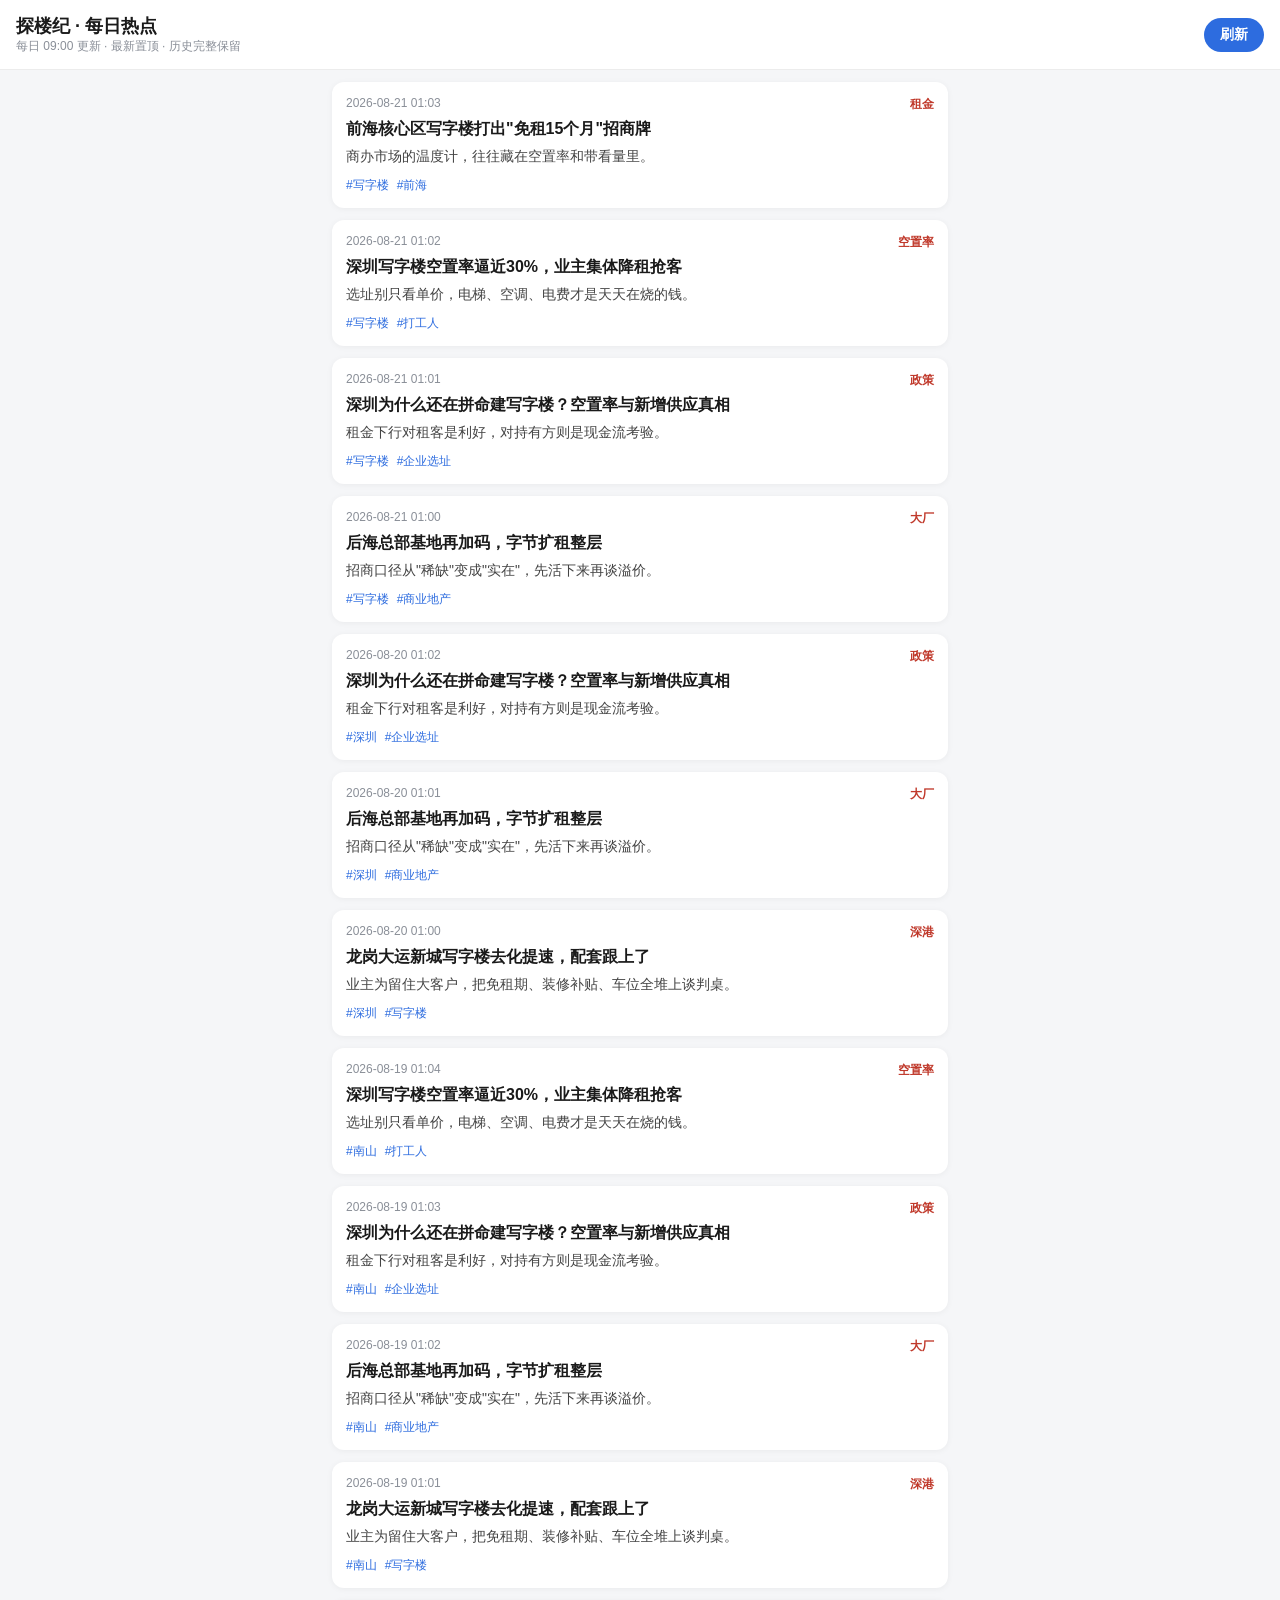
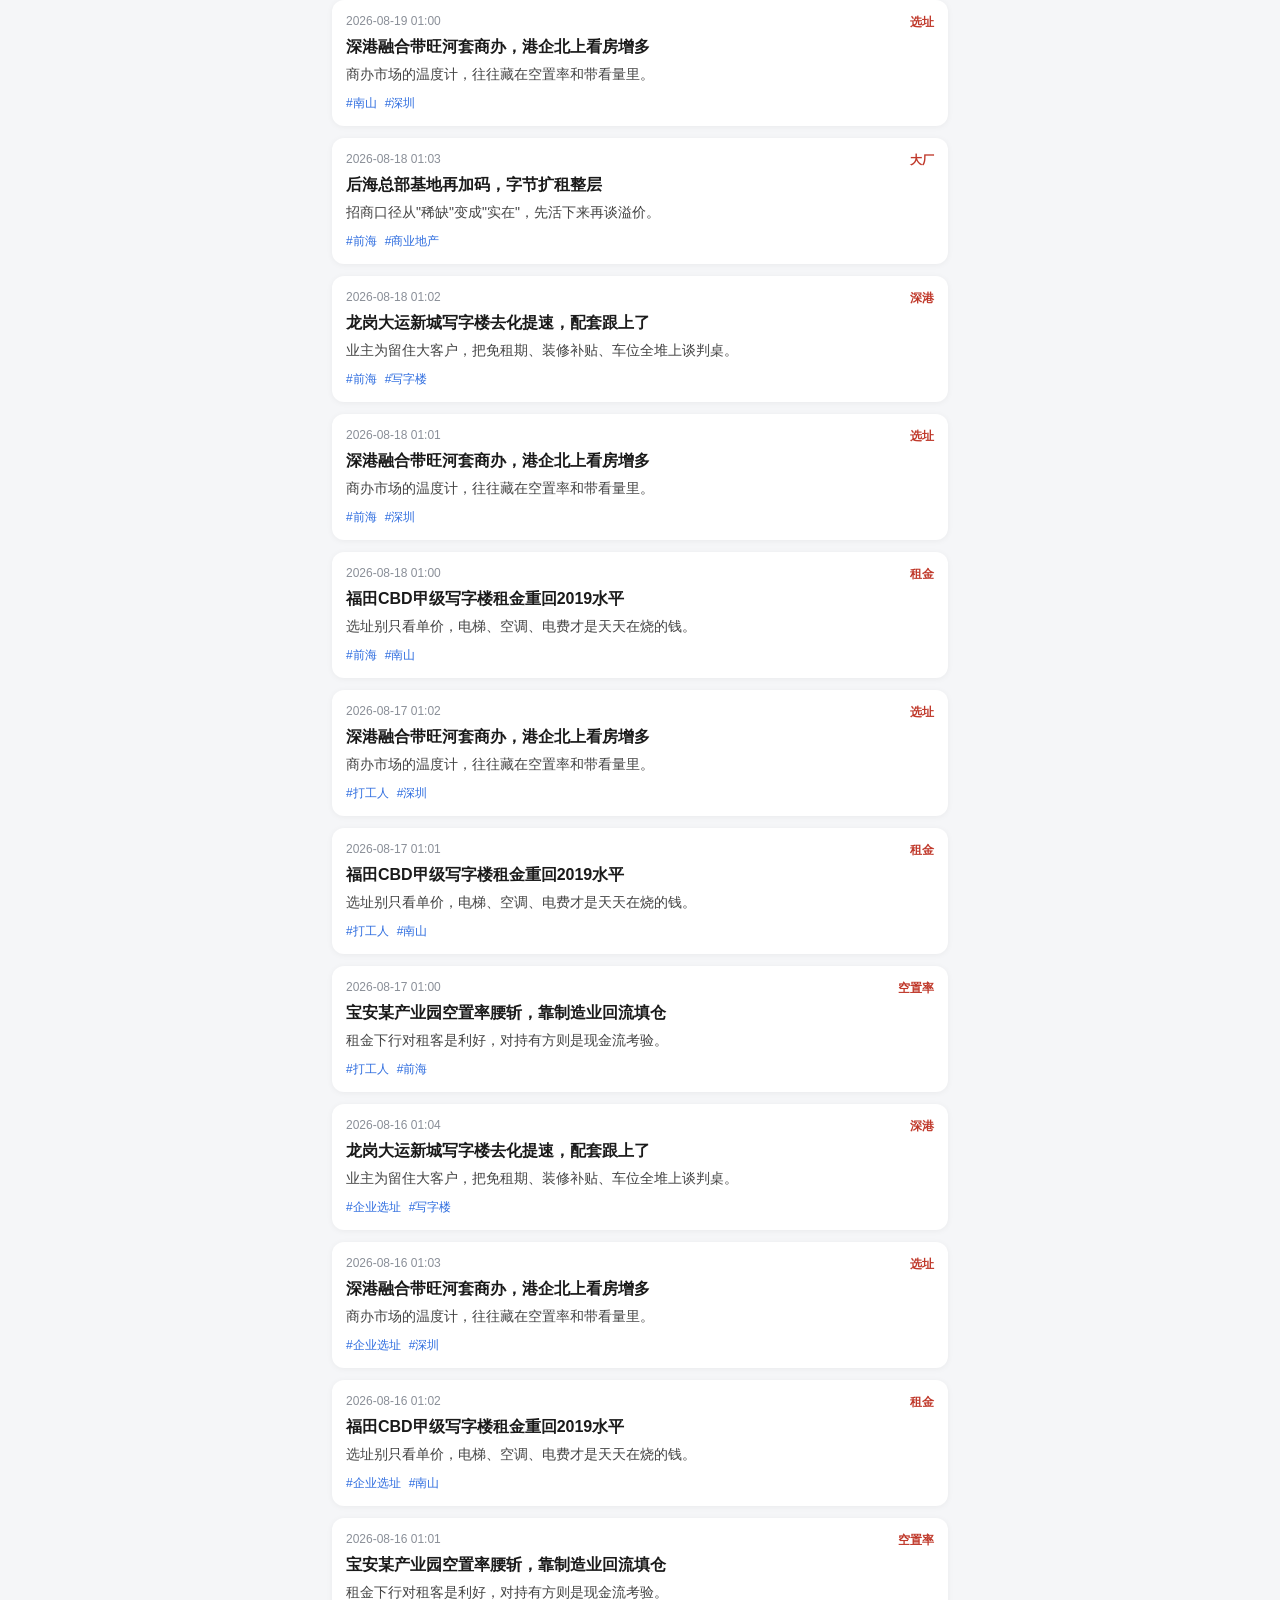
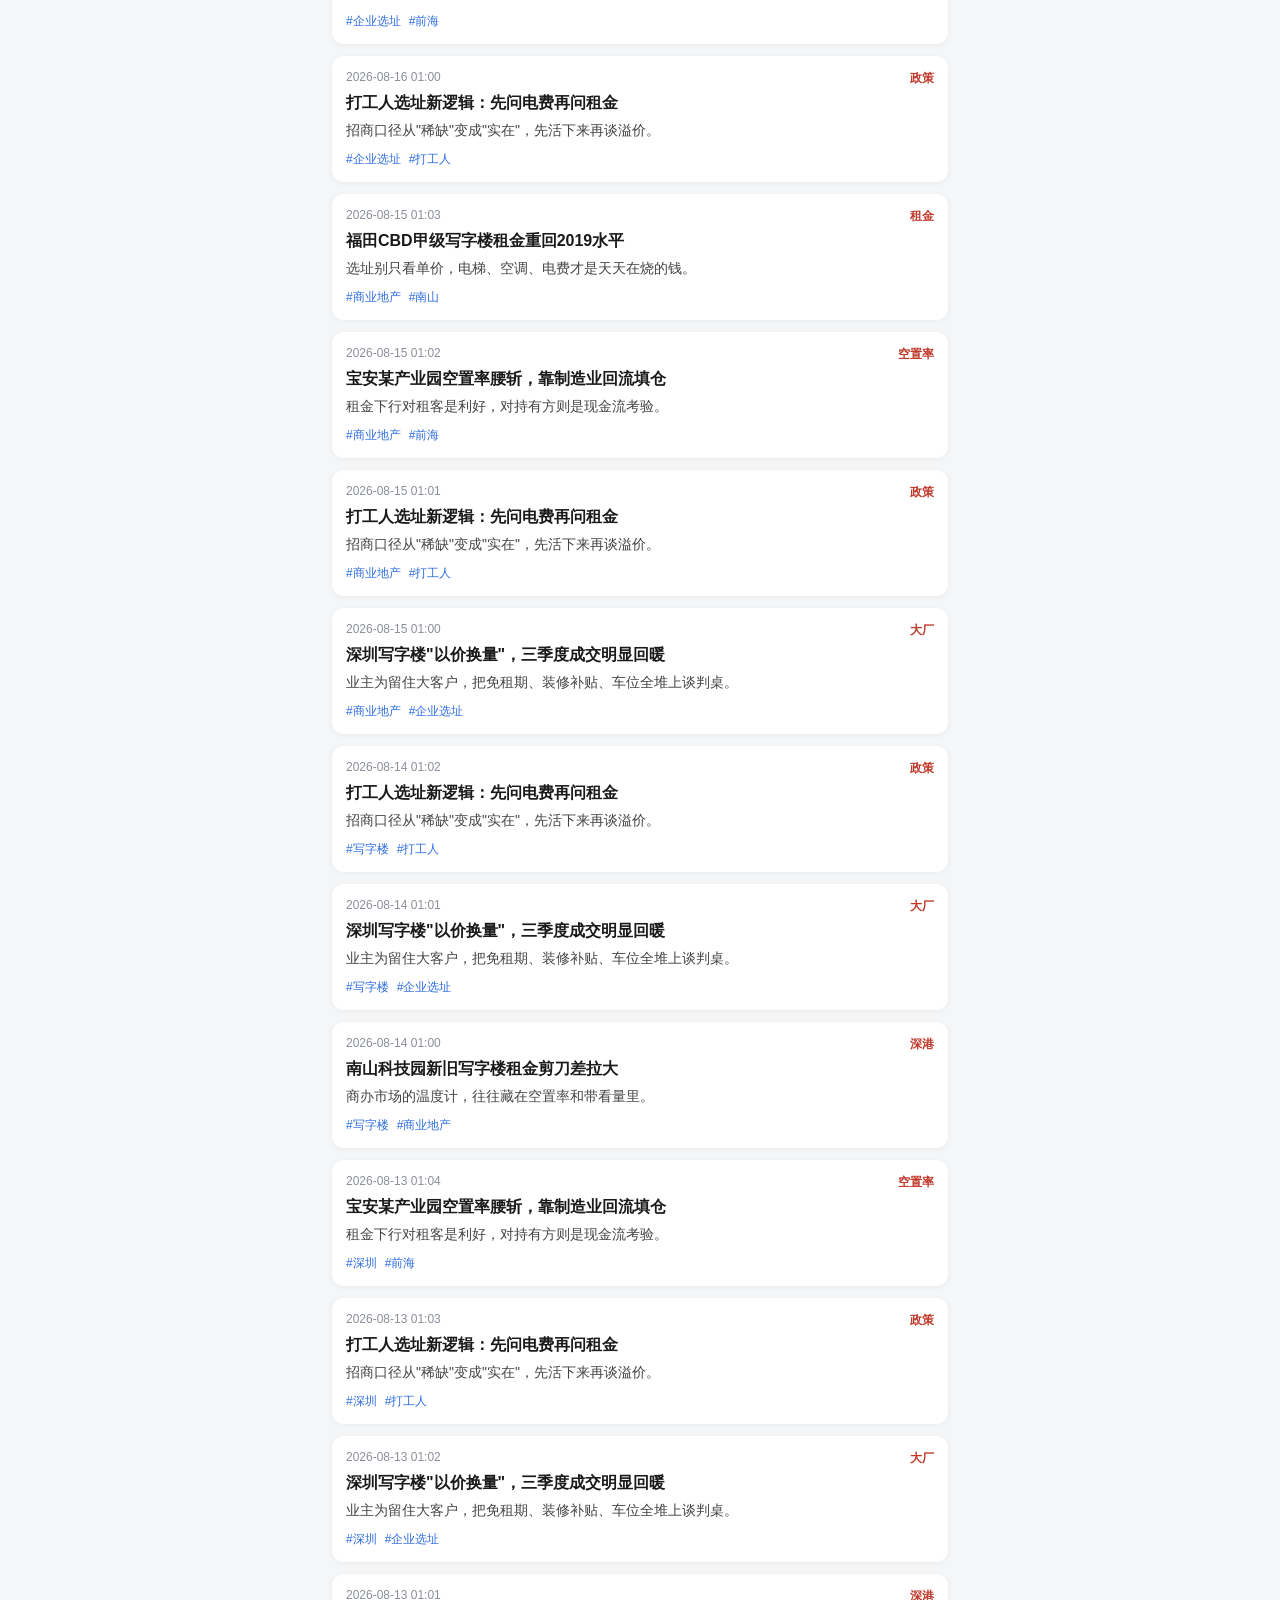
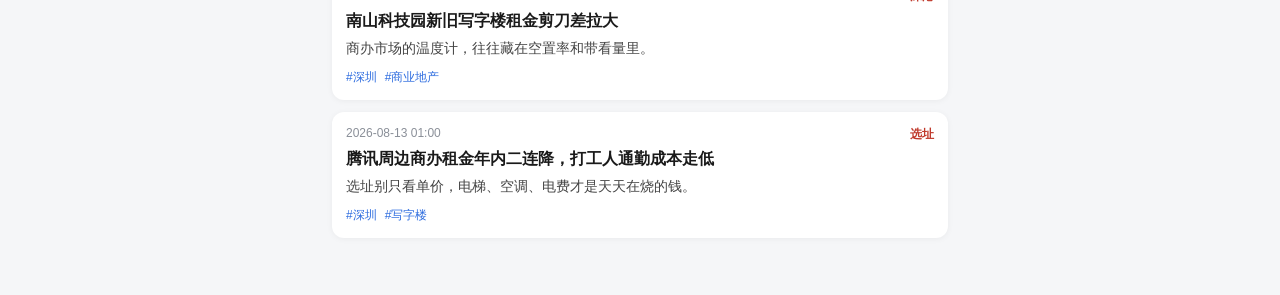
==== hotspots/index.html @ 5743a736 "feat: 新增探楼纪每日热点页 /hotspots/（每日9点 Actions 自动更新，不影响既有工作台）" ====
<!doctype html>
<html lang="zh-CN">
  <head>
    <meta charset="utf-8" />
    <meta name="viewport" content="width=device-width, initial-scale=1, viewport-fit=cover" />
    <title>探楼纪 · 每日热点</title>
    <style>
      * { box-sizing: border-box; -webkit-tap-highlight-color: transparent; }
      body { margin: 0; font-family: -apple-system, "PingFang SC", "Microsoft YaHei", sans-serif; background: #f5f6f8; color: #1a1a1a; }
      .header { position: sticky; top: 0; background: #fff; border-bottom: 1px solid #ececec; padding: 14px 16px; display: flex; align-items: center; justify-content: space-between; z-index: 10; }
      .header h1 { font-size: 18px; margin: 0; font-weight: 800; }
      .header .sub { font-size: 12px; color: #8a8f98; }
      .refresh { border: none; background: #2d6cdf; color: #fff; border-radius: 20px; padding: 8px 16px; font-size: 14px; font-weight: 600; }
      .refresh:active { opacity: .8; }
      .list { padding: 12px; max-width: 640px; margin: 0 auto; }
      .card { background: #fff; border-radius: 12px; padding: 14px; margin-bottom: 12px; box-shadow: 0 1px 6px rgba(0,0,0,.05); }
      .meta { display: flex; justify-content: space-between; font-size: 12px; color: #8a8f98; margin-bottom: 6px; }
      .meta .cat { color: #c0392b; font-weight: 600; }
      .title { font-size: 16px; font-weight: 700; margin-bottom: 6px; }
      .summary { font-size: 14px; color: #444; line-height: 1.5; }
      .tags { margin-top: 8px; }
      .tags span { font-size: 12px; color: #2d6cdf; margin-right: 8px; }
      .err { color: #c0392b; text-align: center; padding: 20px; }
      .empty { text-align: center; color: #8a8f98; margin-top: 40px; }
      .end { text-align: center; color: #b0b4bb; font-size: 12px; padding: 12px 0 32px; }
    </style>
  </head>
  <body>
    <div class="header">
      <div>
        <h1>探楼纪 · 每日热点</h1>
        <div class="sub">每日 09:00 更新 · 最新置顶 · 历史完整保留</div>
      </div>
      <button class="refresh" id="btn">刷新</button>
    </div>
    <div class="list" id="list">
      <div class="empty">加载中…</div>
    </div>
    <div style="text-align:center;padding:16px">
      <button class="refresh" id="more" style="display:none">加载更多历史</button>
    </div>
    <div id="sentinel" style="height:1px"></div>

    <script type="module" src="./app.mjs"></script>
  </body>
</html>
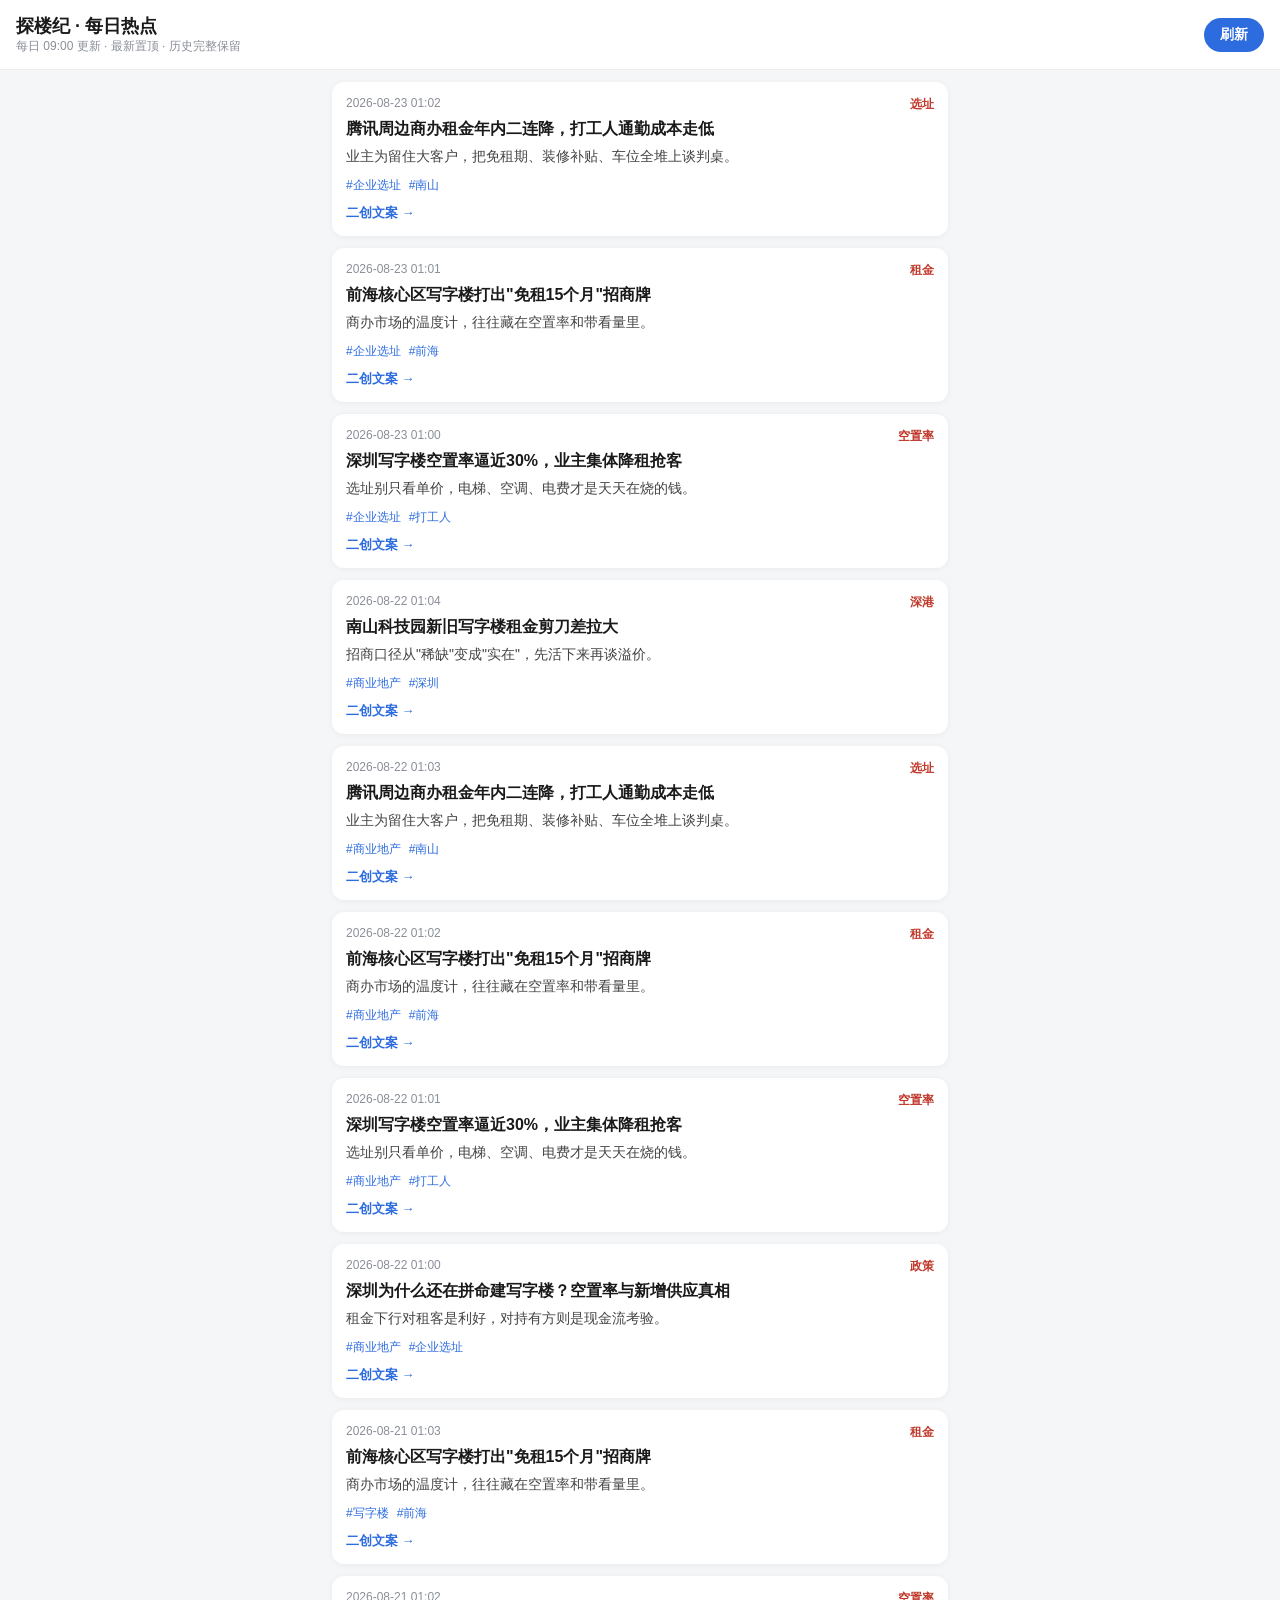
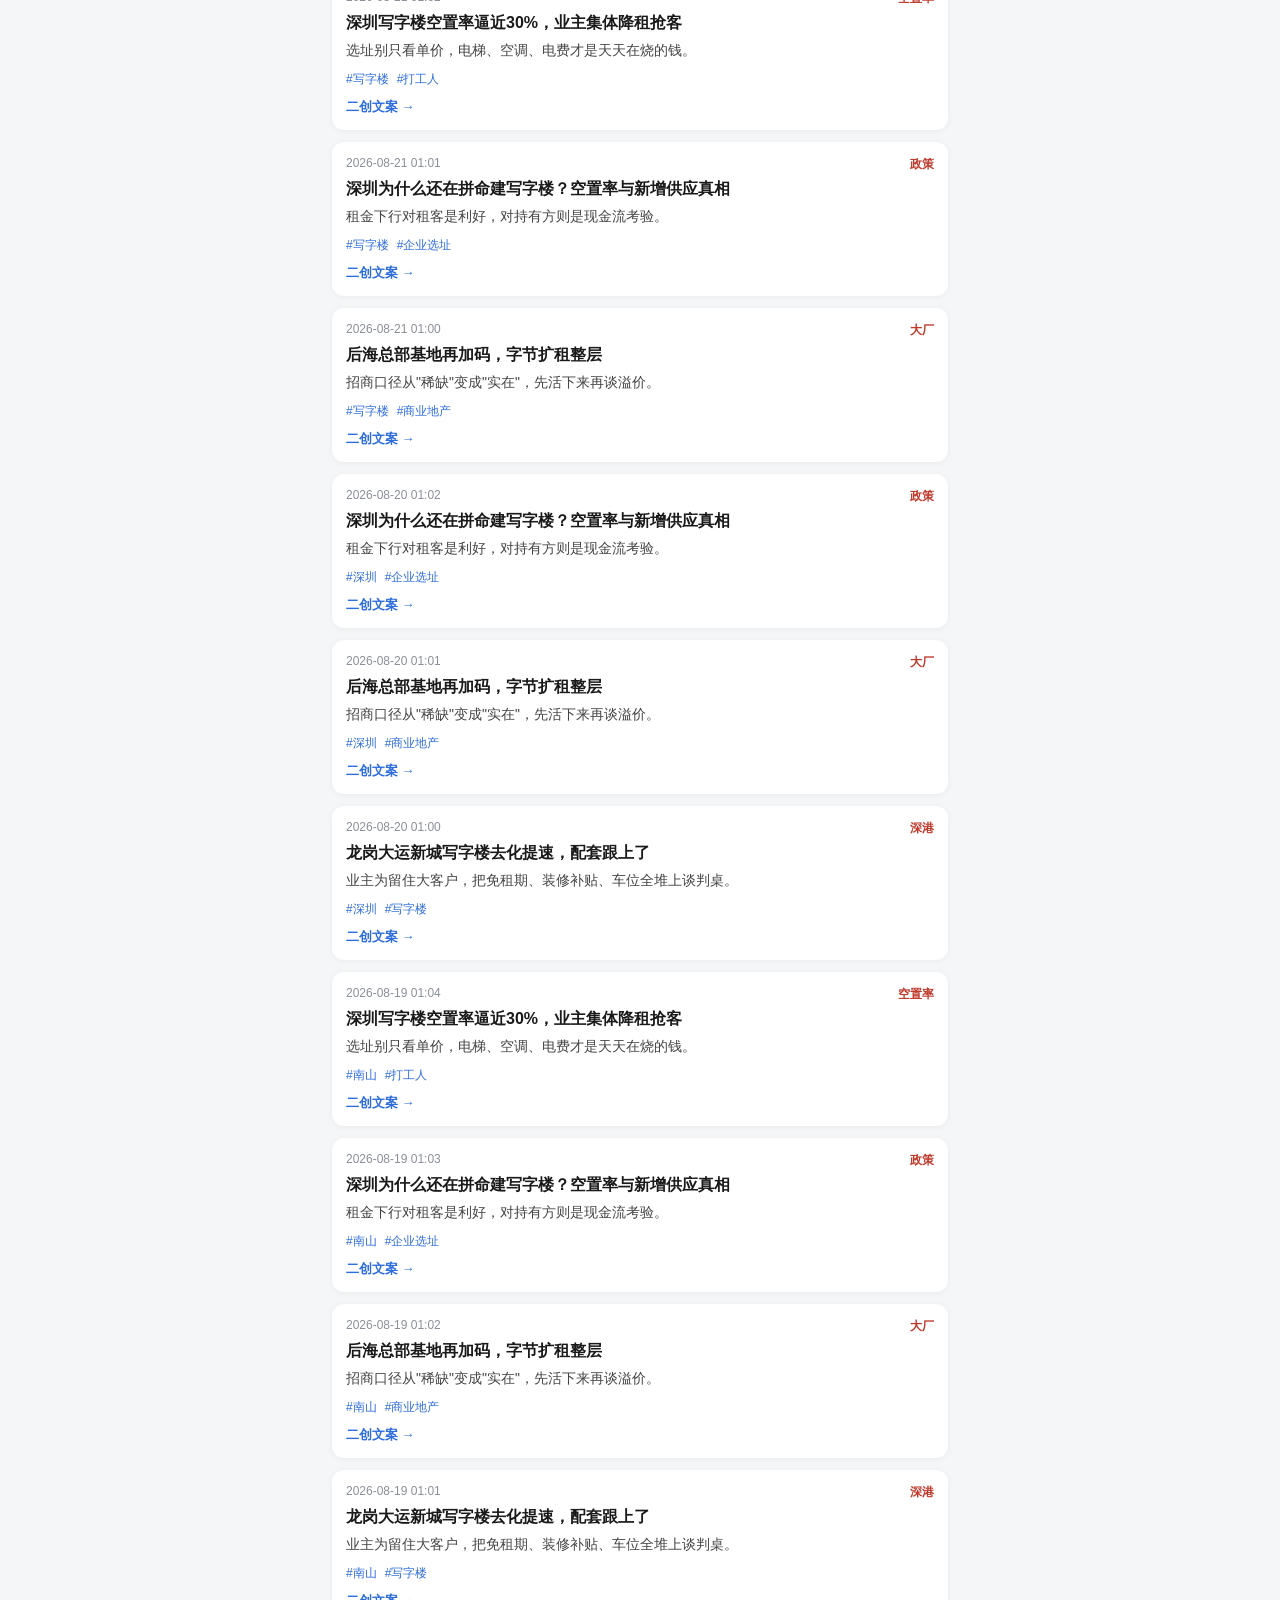
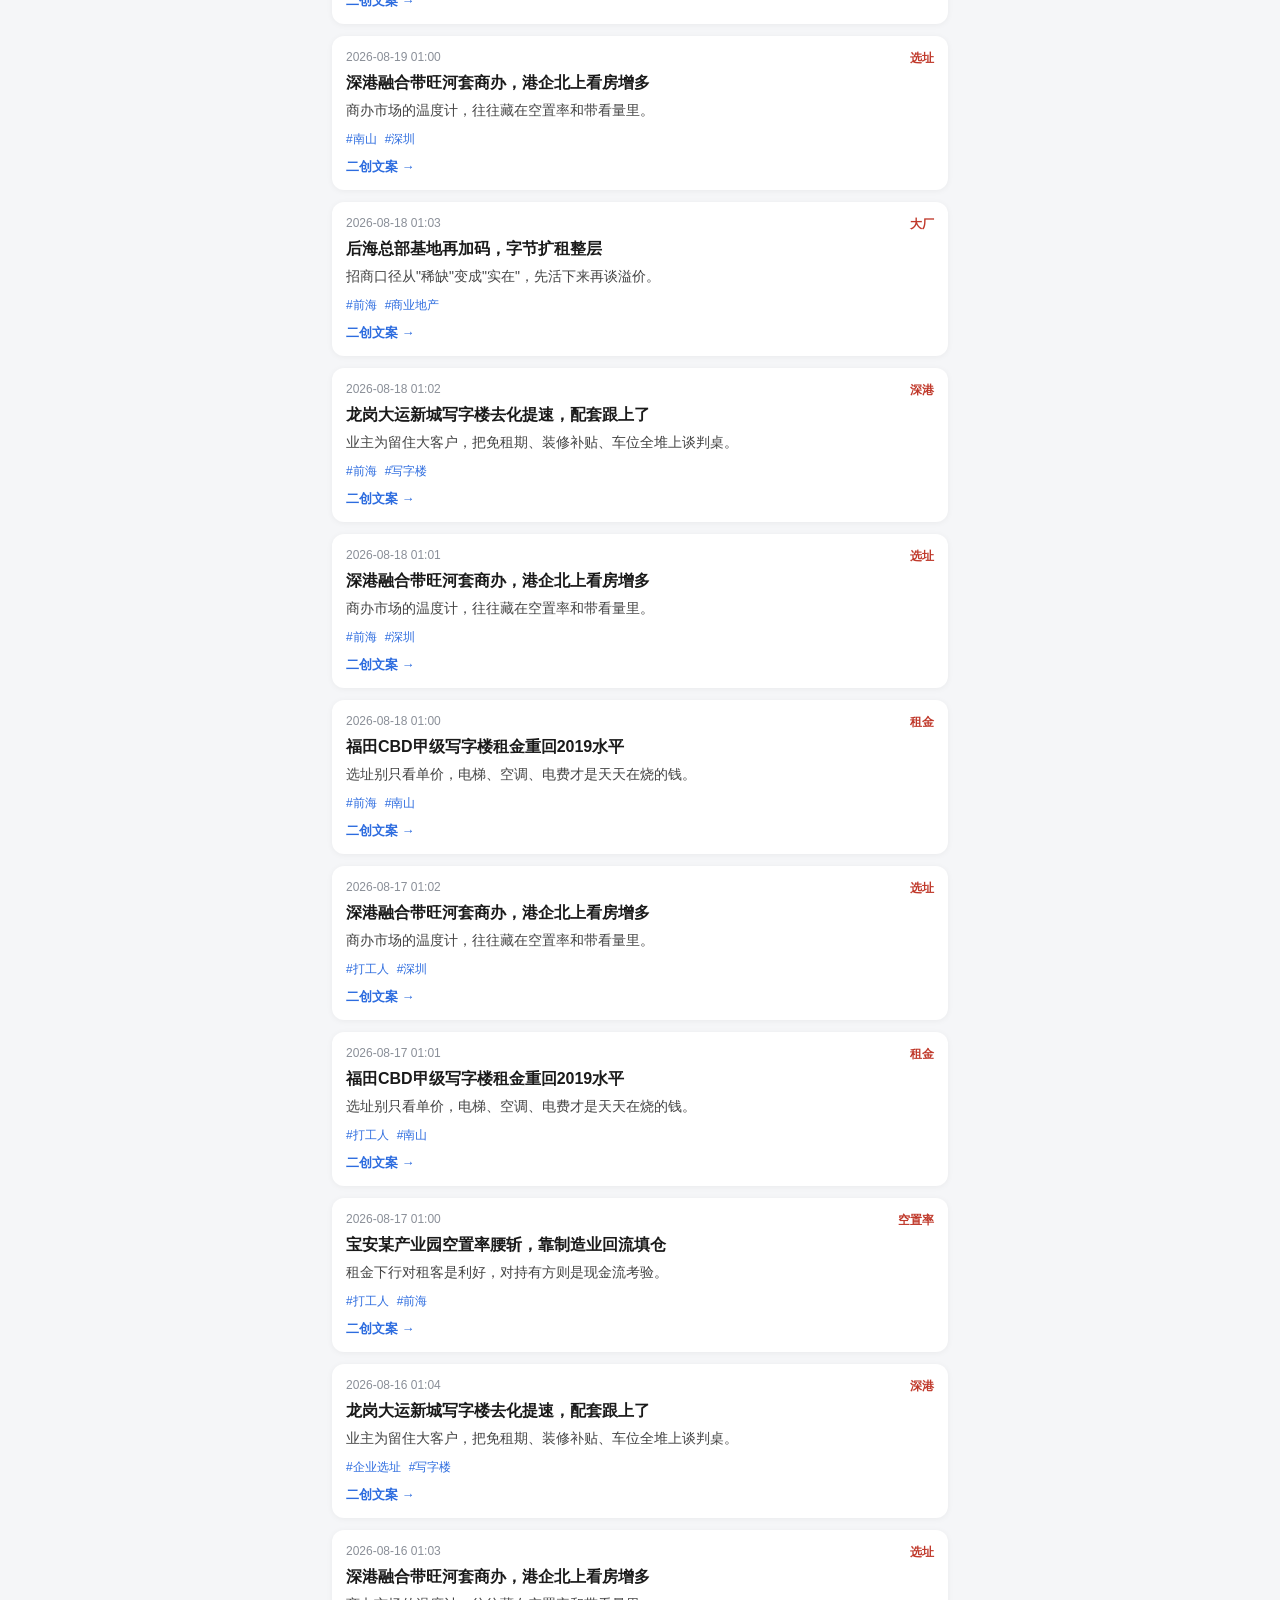
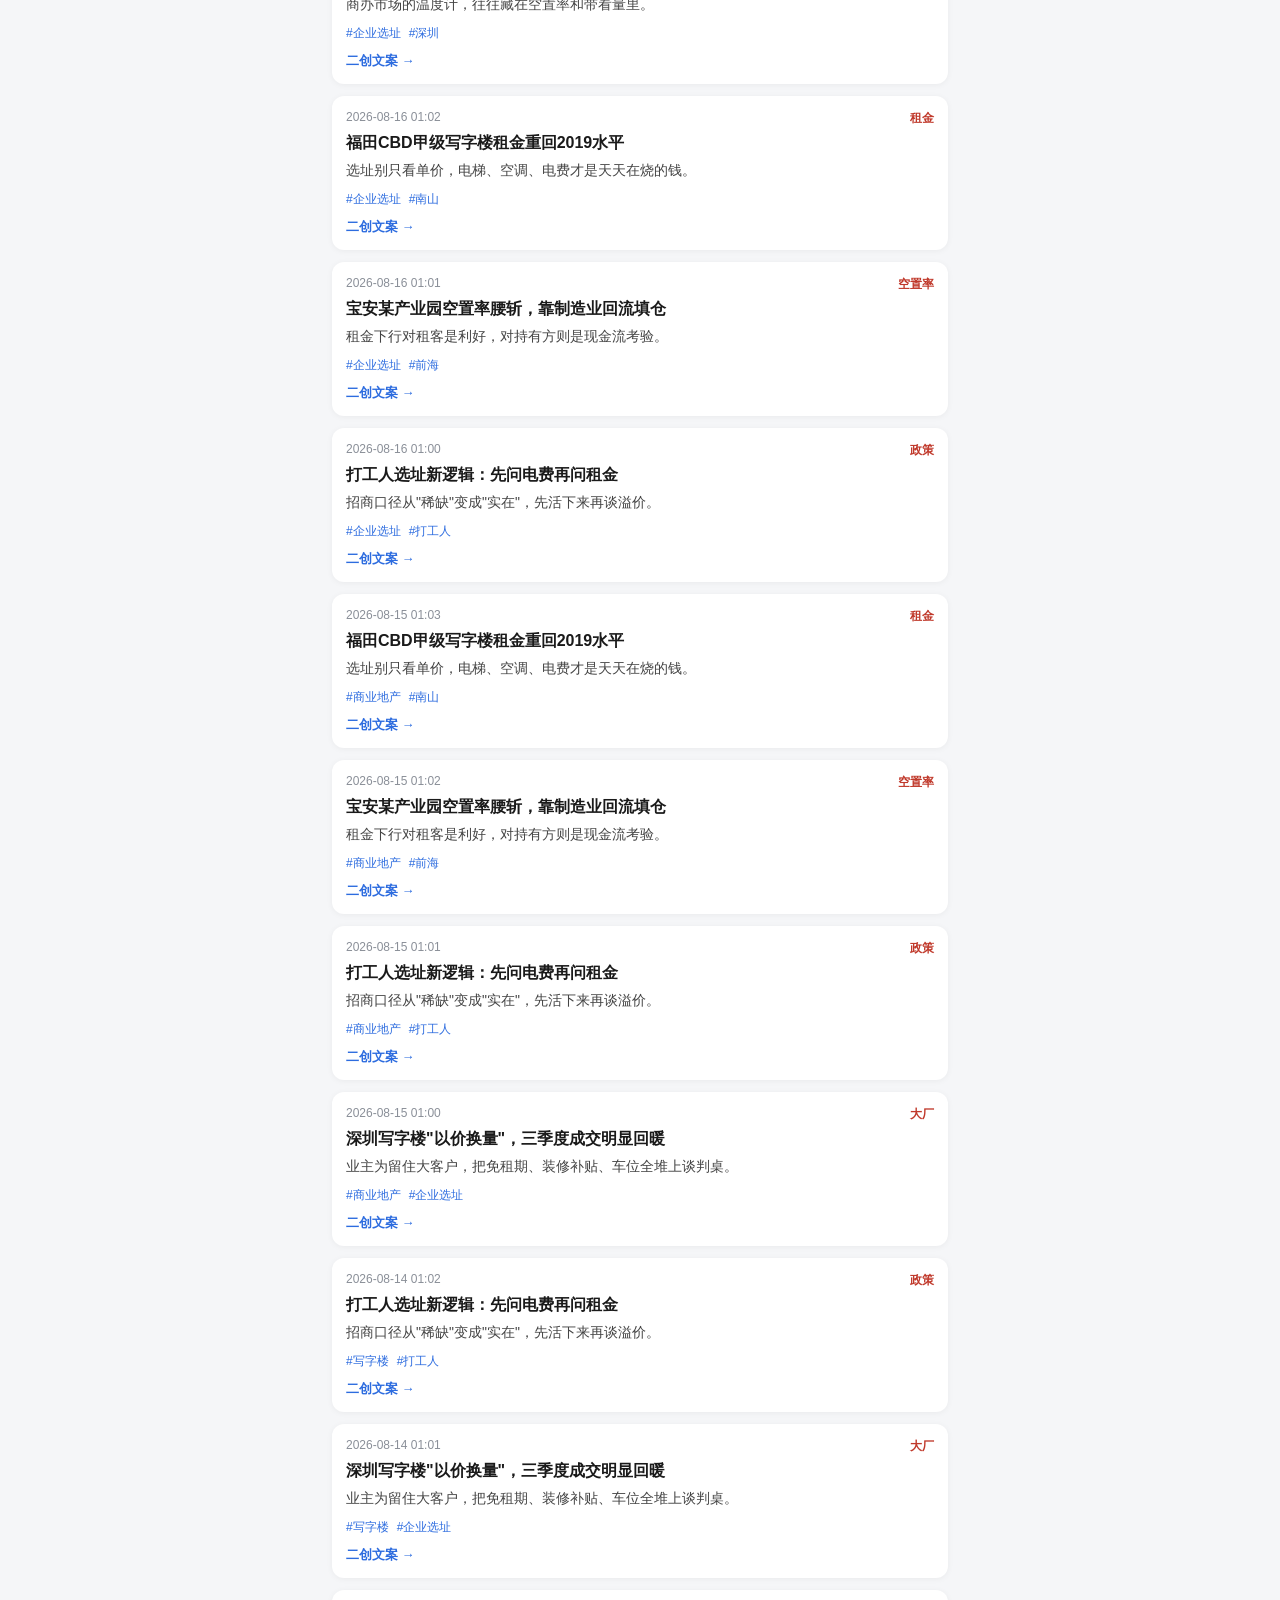
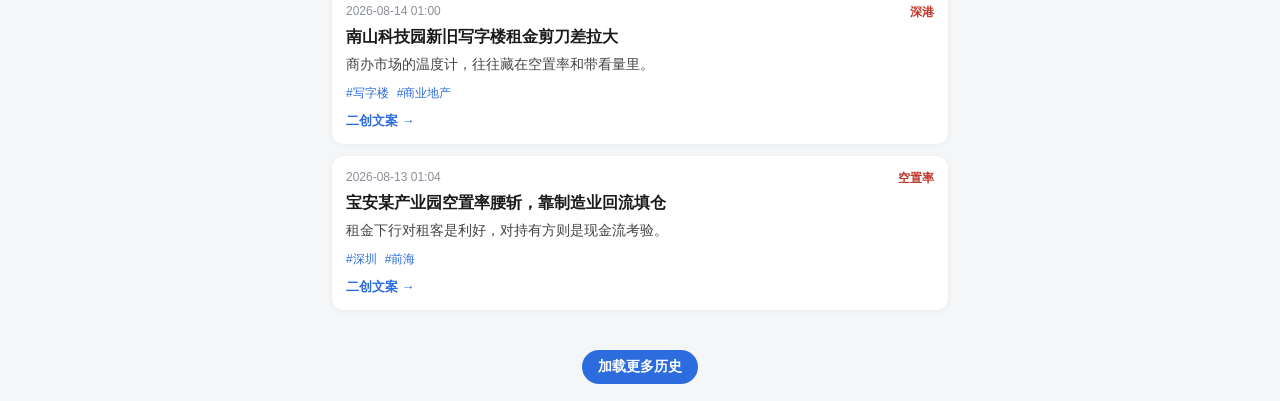
==== commit 0f82481f: "feat: 新增探楼纪每日热点页 /hotspots/（每日9点 Actions 自动更新，不影响既有工作台）" ====
--- a/hotspots/index.html
+++ b/hotspots/index.html
@@ -20,6 +20,9 @@
       .summary { font-size: 14px; color: #444; line-height: 1.5; }
       .tags { margin-top: 8px; }
       .tags span { font-size: 12px; color: #2d6cdf; margin-right: 8px; }
+      .card { cursor: pointer; transition: transform .08s ease; }
+      .card:active { transform: scale(.99); }
+      .go { margin-top: 10px; font-size: 13px; color: #2d6cdf; font-weight: 600; }
       .err { color: #c0392b; text-align: center; padding: 20px; }
       .empty { text-align: center; color: #8a8f98; margin-top: 40px; }
       .end { text-align: center; color: #b0b4bb; font-size: 12px; padding: 12px 0 32px; }
